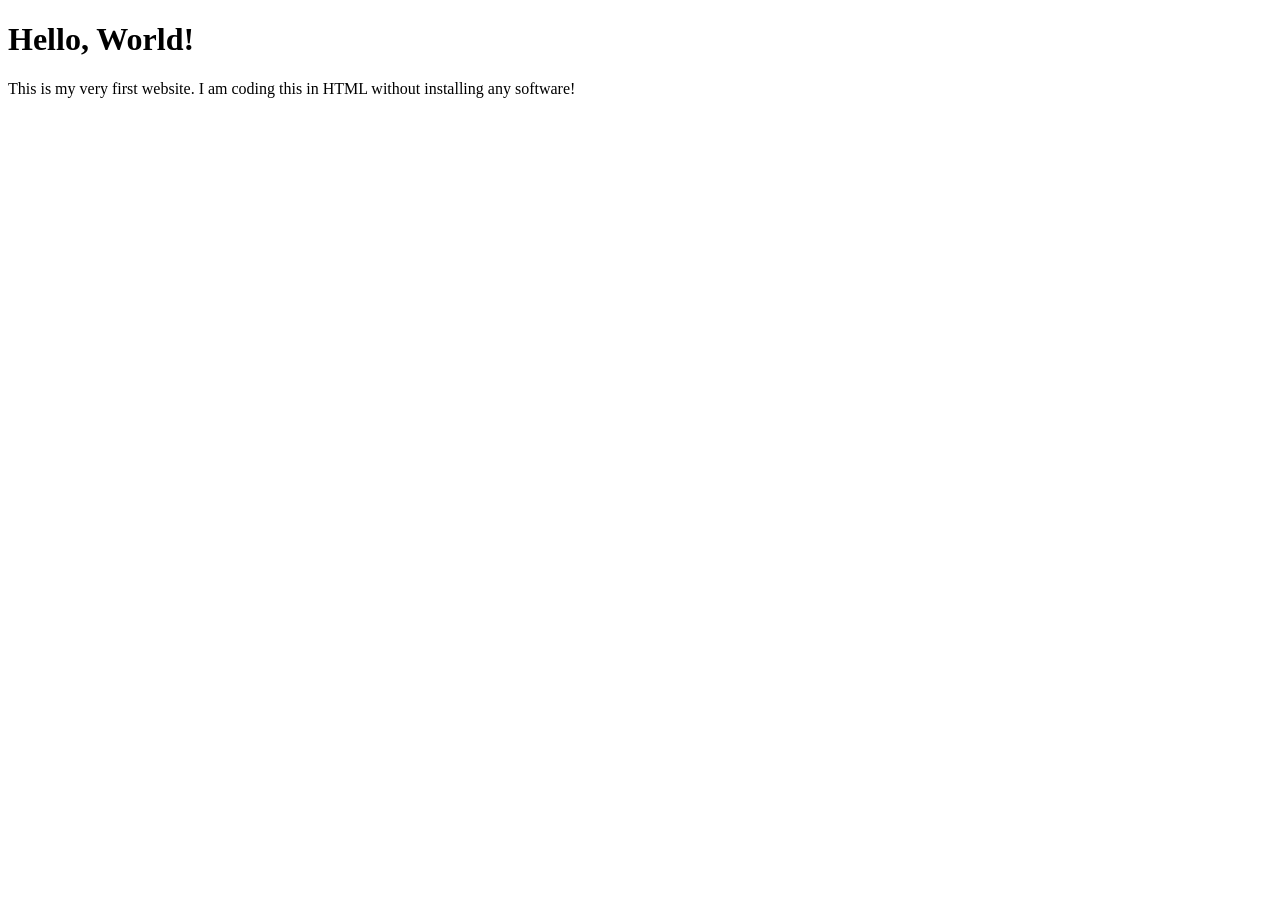
==== index.html @ 7ff2f83f "Create index.html" ====
<!DOCTYPE html>
<html lang="en">
<head>
    <meta charset="UTF-8">
    <meta name="viewport" content="width=device-width, initial-scale=1.0">
    <title>My First Website</title>
</head>
<body>
    <h1>Hello, World!</h1>
    <p>This is my very first website. I am coding this in HTML without installing any software!</p>
</body>
</html>
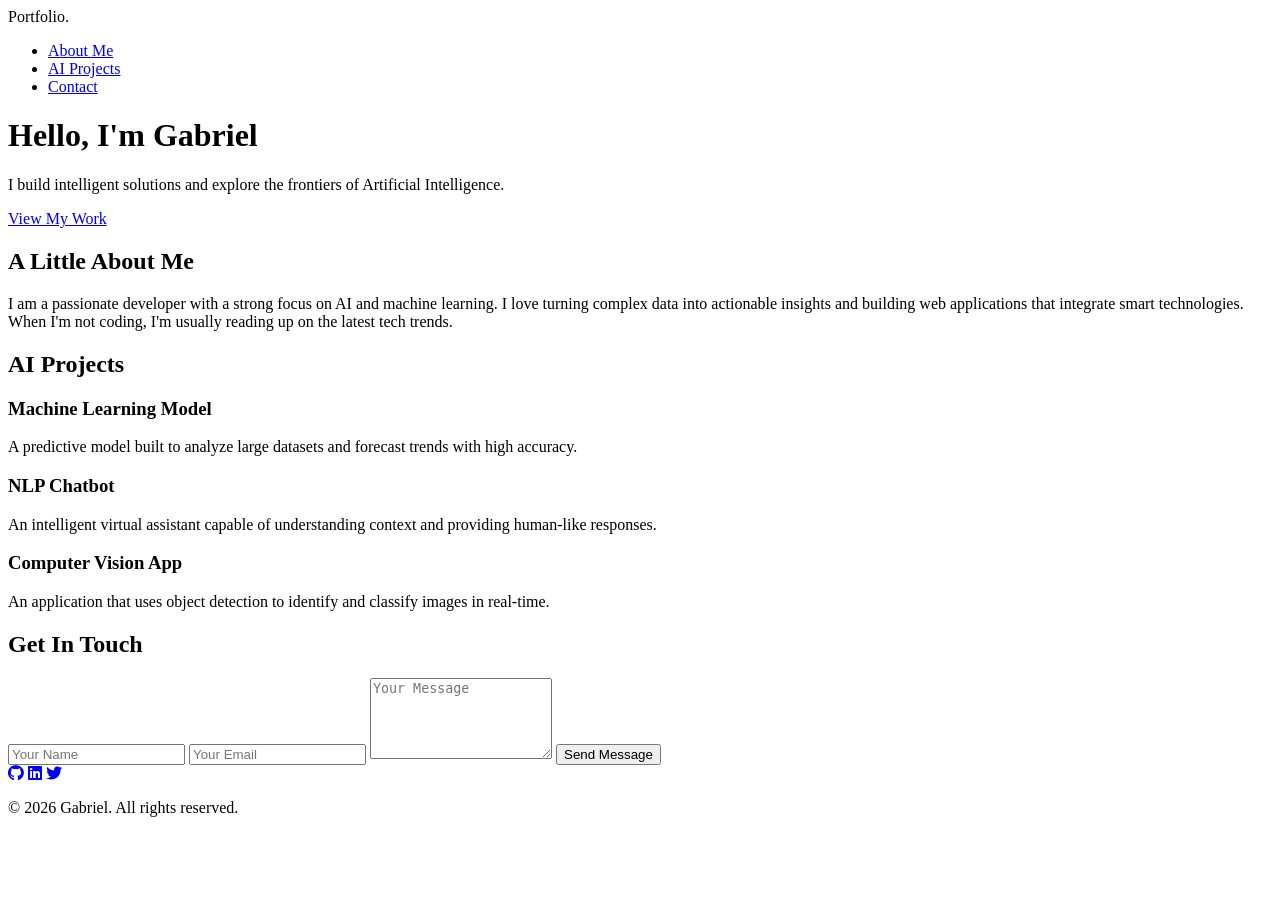
==== commit de59d650: "Update index.html" ====
--- a/index.html
+++ b/index.html
@@ -3,10 +3,68 @@
 <head>
     <meta charset="UTF-8">
     <meta name="viewport" content="width=device-width, initial-scale=1.0">
-    <title>My First Website</title>
+    <title>My AI Portfolio</title>
+    <link rel="stylesheet" href="style.css">
+    <link rel="stylesheet" href="https://cdnjs.cloudflare.com/ajax/libs/font-awesome/6.4.0/css/all.min.css">
 </head>
 <body>
-    <h1>Hello, World!</h1>
-    <p>This is my very first website. I am coding this in HTML without installing any software!</p>
+    <nav class="navbar">
+        <div class="logo">Portfolio.</div>
+        <ul class="nav-links">
+            <li><a href="#about">About Me</a></li>
+            <li><a href="#projects">AI Projects</a></li>
+            <li><a href="#contact">Contact</a></li>
+        </ul>
+    </nav>
+
+    <header class="hero section hidden">
+        <h1>Hello, I'm <span class="highlight">Gabriel</span></h1>
+        <p>I build intelligent solutions and explore the frontiers of Artificial Intelligence.</p>
+        <a href="#projects" class="btn">View My Work</a>
+    </header>
+
+    <section id="about" class="section hidden">
+        <h2>A Little About Me</h2>
+        <p>I am a passionate developer with a strong focus on AI and machine learning. I love turning complex data into actionable insights and building web applications that integrate smart technologies. When I'm not coding, I'm usually reading up on the latest tech trends.</p>
+    </section>
+
+    <section id="projects" class="section hidden">
+        <h2>AI Projects</h2>
+        <div class="project-grid">
+            <div class="card">
+                <h3>Machine Learning Model</h3>
+                <p>A predictive model built to analyze large datasets and forecast trends with high accuracy.</p>
+            </div>
+            <div class="card">
+                <h3>NLP Chatbot</h3>
+                <p>An intelligent virtual assistant capable of understanding context and providing human-like responses.</p>
+            </div>
+            <div class="card">
+                <h3>Computer Vision App</h3>
+                <p>An application that uses object detection to identify and classify images in real-time.</p>
+            </div>
+        </div>
+    </section>
+
+    <section id="contact" class="section hidden">
+        <h2>Get In Touch</h2>
+        <form id="contact-form">
+            <input type="text" id="name" placeholder="Your Name" required>
+            <input type="email" id="email" placeholder="Your Email" required>
+            <textarea id="message" rows="5" placeholder="Your Message" required></textarea>
+            <button type="submit" class="btn">Send Message</button>
+        </form>
+    </section>
+
+    <footer>
+        <div class="social-links">
+            <a href="#"><i class="fab fa-github"></i></a>
+            <a href="#"><i class="fab fa-linkedin"></i></a>
+            <a href="#"><i class="fab fa-twitter"></i></a>
+        </div>
+        <p>&copy; 2026 Gabriel. All rights reserved.</p>
+    </footer>
+
+    <script src="script.js"></script>
 </body>
 </html>
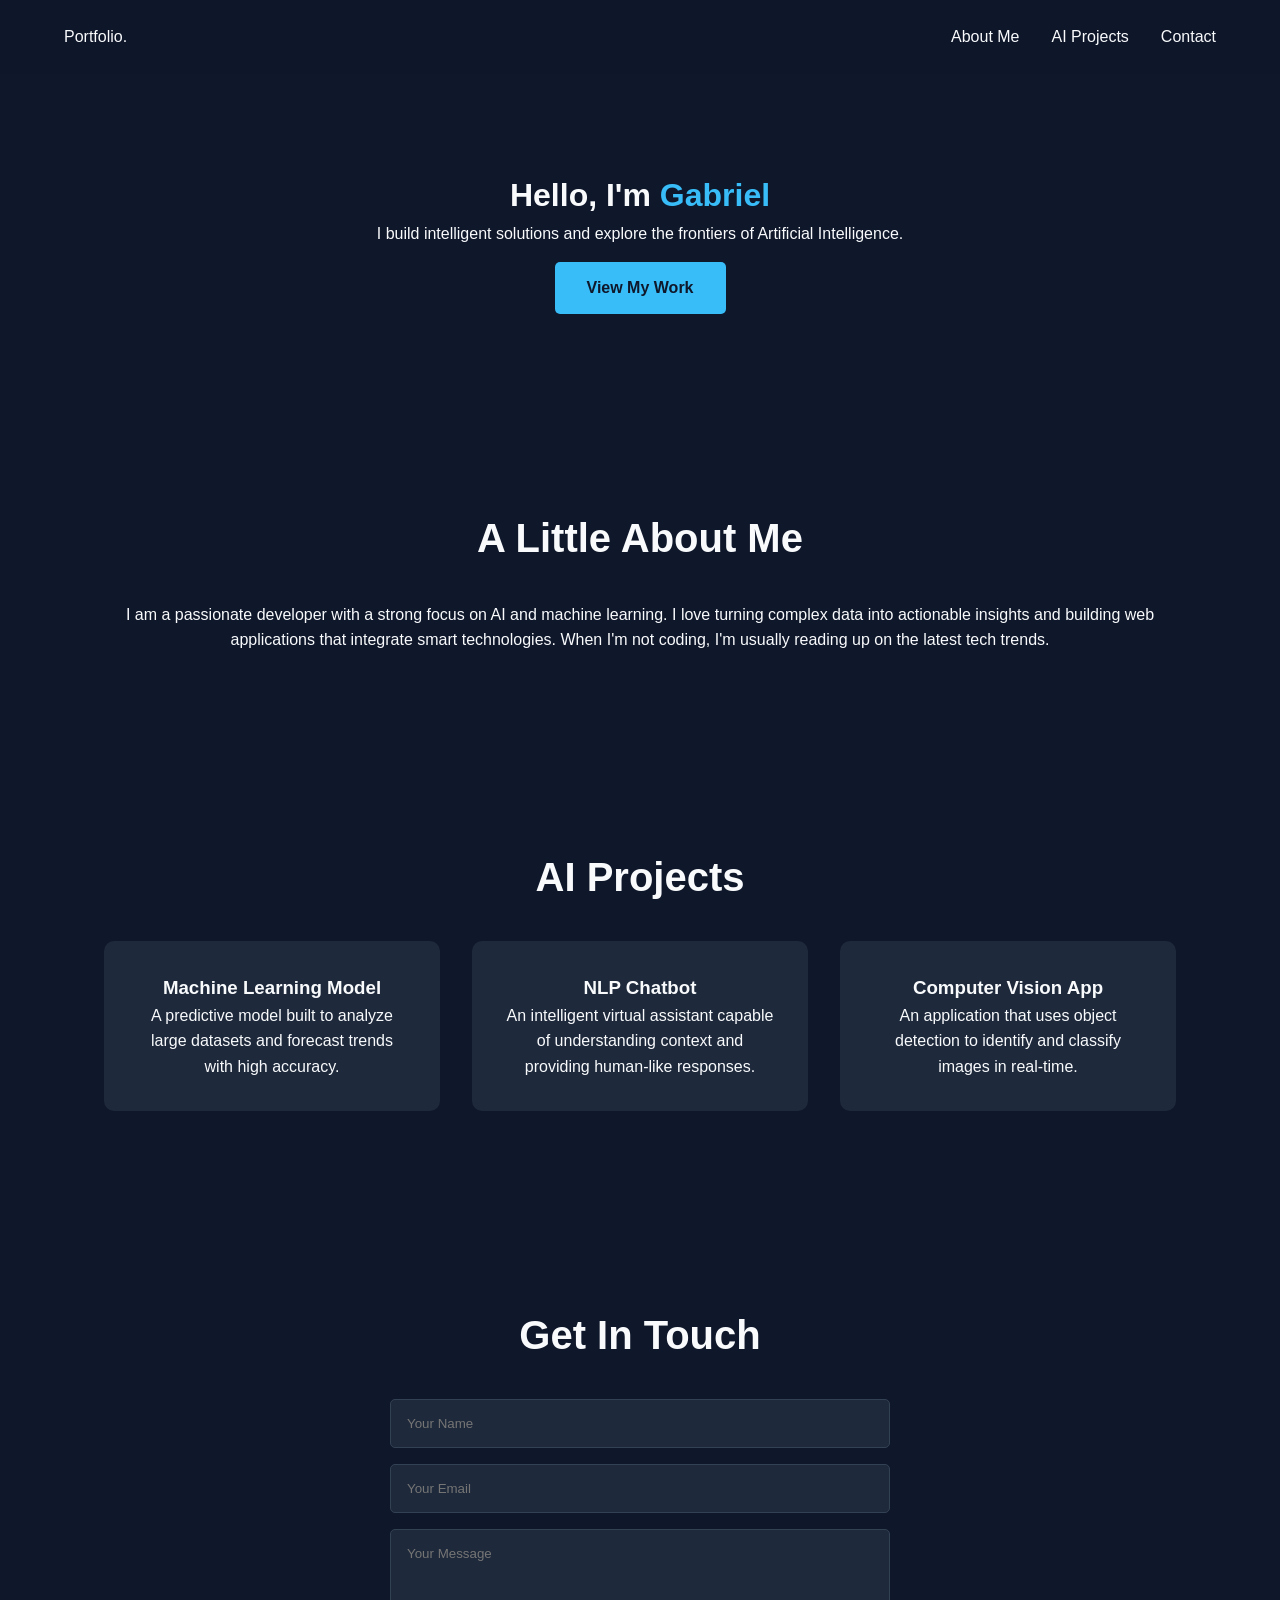
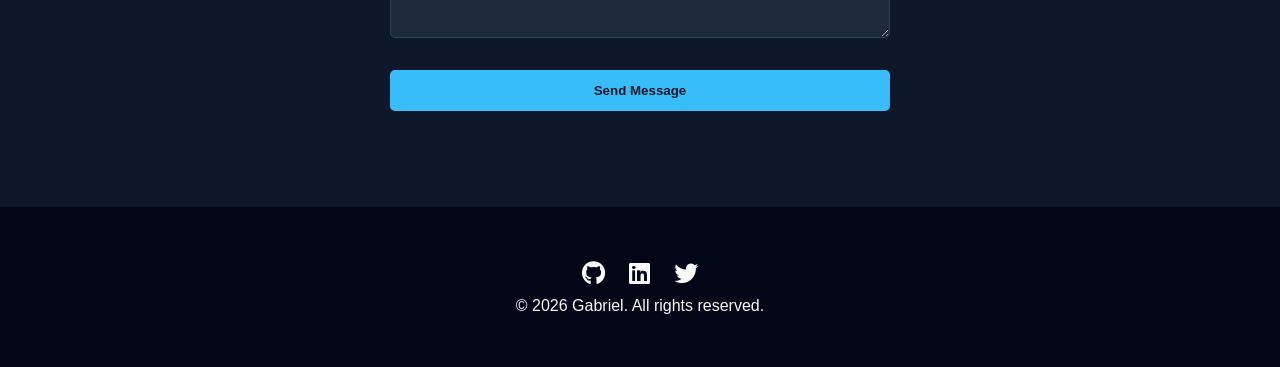
==== commit bc81c67c: "Update index.html" ====
--- a/index.html
+++ b/index.html
@@ -48,10 +48,10 @@
 
     <section id="contact" class="section hidden">
         <h2>Get In Touch</h2>
-        <form id="contact-form">
-            <input type="text" id="name" placeholder="Your Name" required>
-            <input type="email" id="email" placeholder="Your Email" required>
-            <textarea id="message" rows="5" placeholder="Your Message" required></textarea>
+        <form id="contact-form" action="https://formspree.io/f/xjgzqnbp" method="POST">
+            <input type="text" id="name" name="name" placeholder="Your Name" required>
+            <input type="email" id="email" name="email" placeholder="Your Email" required>
+            <textarea id="message" name="message" rows="5" placeholder="Your Message" required></textarea>
             <button type="submit" class="btn">Send Message</button>
         </form>
     </section>
--- a/style.css
+++ b/style.css
@@ -0,0 +1,148 @@
+/* Base Styles & Variables */
+:root {
+    --bg-color: #0f172a;
+    --text-color: #f8fafc;
+    --primary-color: #38bdf8;
+    --card-bg: #1e293b;
+}
+
+* {
+    margin: 0;
+    padding: 0;
+    box-sizing: border-box;
+    font-family: 'Segoe UI', Tahoma, Geneva, Verdana, sans-serif;
+}
+
+body {
+    background-color: var(--bg-color);
+    color: var(--text-color);
+    line-height: 1.6;
+}
+
+/* Navigation */
+.navbar {
+    display: flex;
+    justify-content: space-between;
+    padding: 1.5rem 5%;
+    background-color: rgba(15, 23, 42, 0.9);
+    position: sticky;
+    top: 0;
+    z-index: 100;
+}
+
+.nav-links {
+    list-style: none;
+    display: flex;
+    gap: 2rem;
+}
+
+.nav-links a {
+    color: var(--text-color);
+    text-decoration: none;
+    transition: color 0.3s ease;
+}
+
+.nav-links a:hover {
+    color: var(--primary-color);
+}
+
+/* Sections & Typography */
+.section {
+    padding: 6rem 5%;
+    max-width: 1200px;
+    margin: 0 auto;
+    text-align: center;
+}
+
+.highlight {
+    color: var(--primary-color);
+}
+
+h2 {
+    font-size: 2.5rem;
+    margin-bottom: 2rem;
+}
+
+.btn {
+    display: inline-block;
+    padding: 0.8rem 2rem;
+    background-color: var(--primary-color);
+    color: var(--bg-color);
+    text-decoration: none;
+    border-radius: 5px;
+    font-weight: bold;
+    border: none;
+    cursor: pointer;
+    transition: transform 0.2s ease, opacity 0.2s ease;
+    margin-top: 1rem;
+}
+
+.btn:hover {
+    transform: translateY(-3px);
+    opacity: 0.9;
+}
+
+/* Project Grid */
+.project-grid {
+    display: grid;
+    grid-template-columns: repeat(auto-fit, minmax(300px, 1fr));
+    gap: 2rem;
+}
+
+.card {
+    background-color: var(--card-bg);
+    padding: 2rem;
+    border-radius: 10px;
+    transition: transform 0.3s ease;
+}
+
+.card:hover {
+    transform: translateY(-10px);
+}
+
+/* Contact Form */
+form {
+    display: flex;
+    flex-direction: column;
+    gap: 1rem;
+    max-width: 500px;
+    margin: 0 auto;
+}
+
+input, textarea {
+    padding: 1rem;
+    border-radius: 5px;
+    border: 1px solid #334155;
+    background-color: var(--card-bg);
+    color: var(--text-color);
+}
+
+/* Footer & Socials */
+footer {
+    text-align: center;
+    padding: 3rem;
+    background-color: #020617;
+}
+
+.social-links a {
+    color: var(--text-color);
+    font-size: 1.5rem;
+    margin: 0 10px;
+    transition: color 0.3s ease;
+}
+
+.social-links a:hover {
+    color: var(--primary-color);
+}
+
+/* Animation Classes */
+.hidden {
+    opacity: 0;
+    transform: translateY(30px);
+    transition: opacity 0.8s ease-out, transform 0.8s ease-out;
+}
+
+.show {
+    opacity: 1;
+    transform: translateY(0);
+}
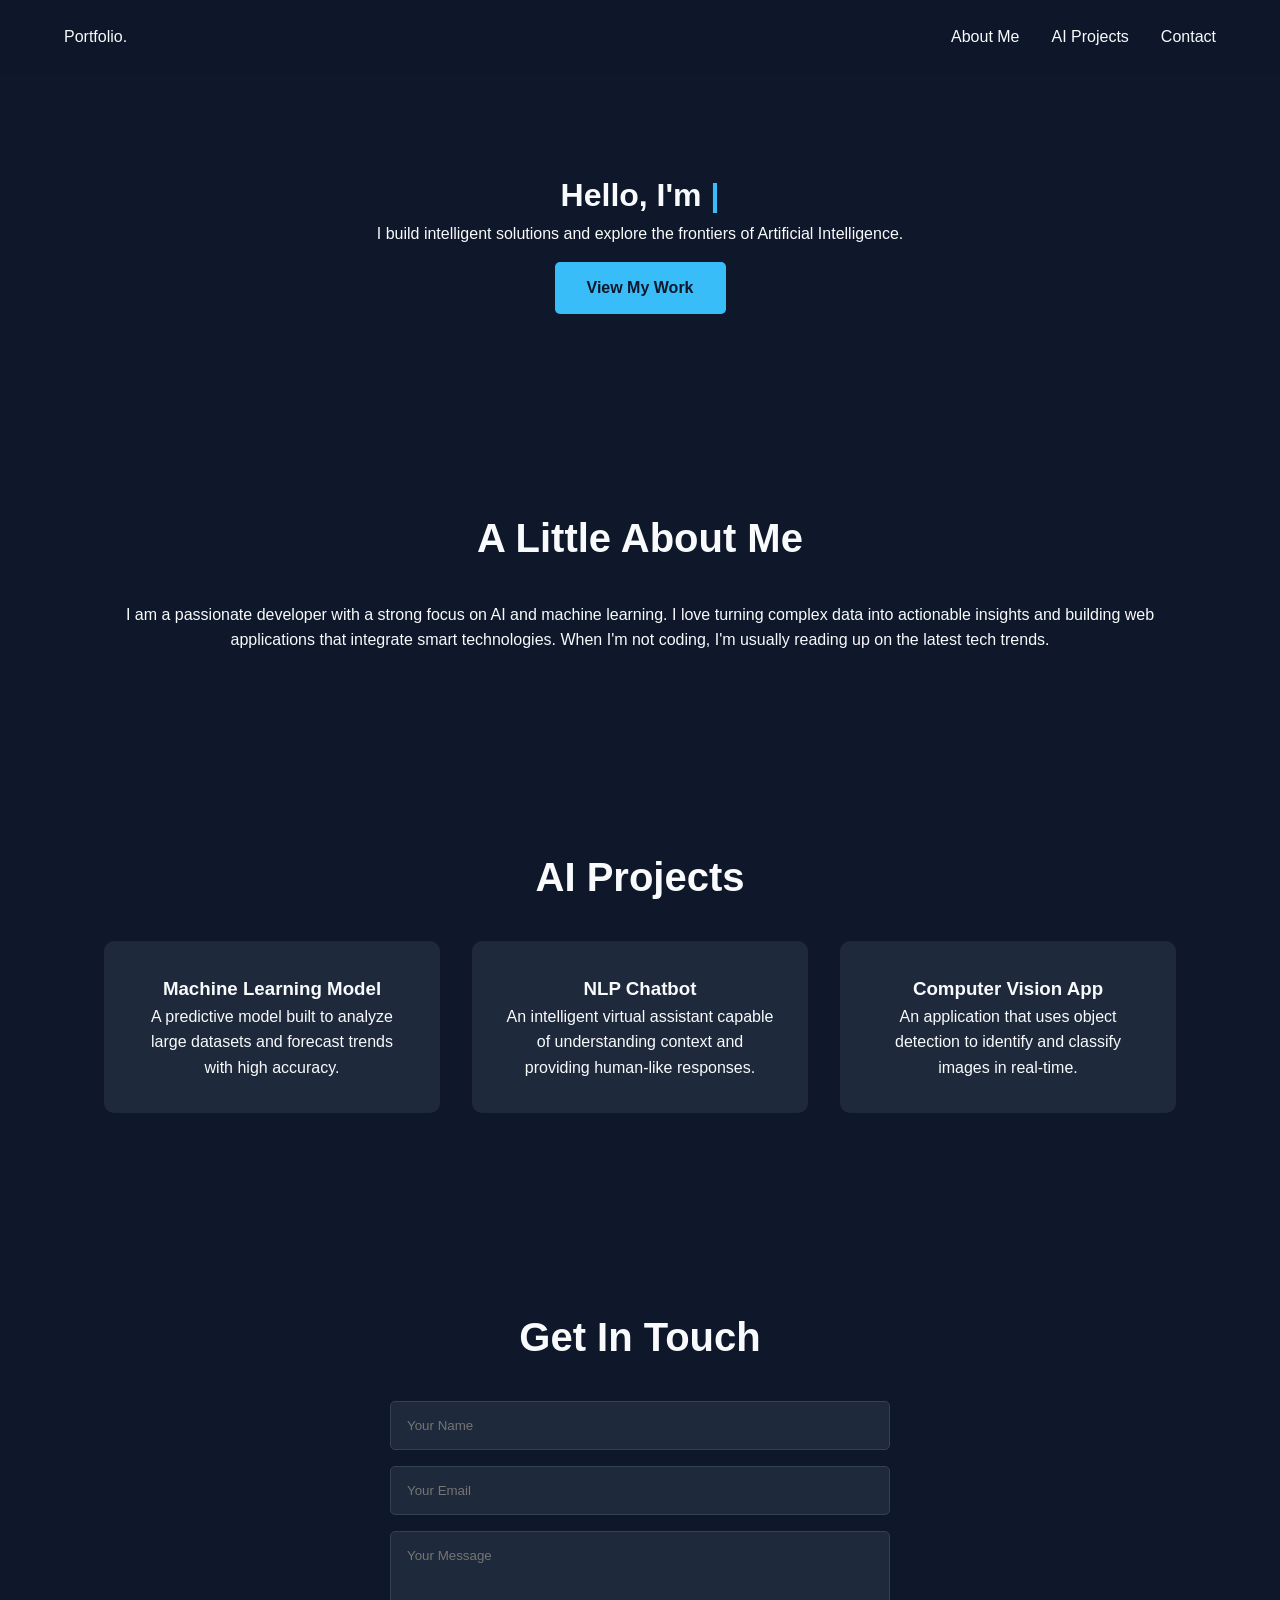
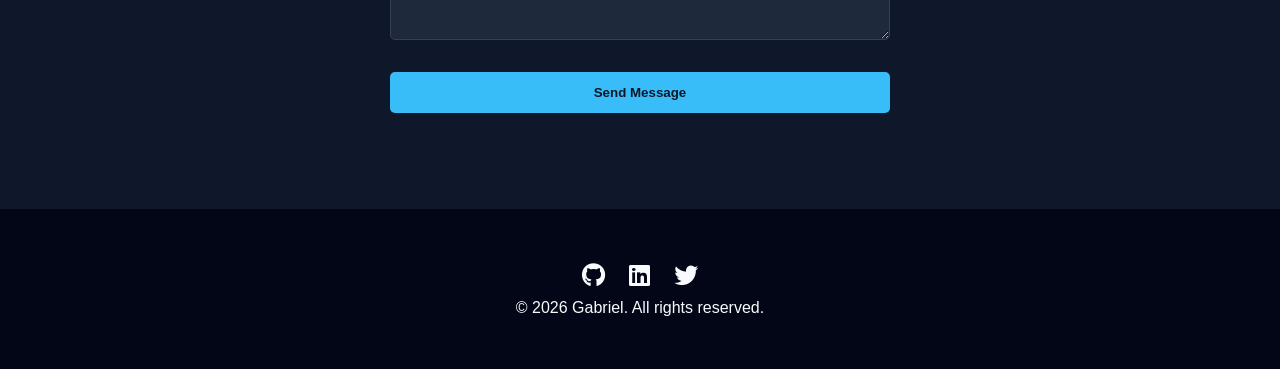
==== commit 50a4d6a6: "Update index.html" ====
--- a/index.html
+++ b/index.html
@@ -4,6 +4,7 @@
     <meta charset="UTF-8">
     <meta name="viewport" content="width=device-width, initial-scale=1.0">
     <title>My AI Portfolio</title>
+    <link rel="icon" type="image/png" href="Gemini_Generated_Image_c4eiz5c4eiz5c4ei.png">
     <link rel="stylesheet" href="style.css">
     <link rel="stylesheet" href="https://cdnjs.cloudflare.com/ajax/libs/font-awesome/6.4.0/css/all.min.css">
 </head>
@@ -18,7 +19,7 @@
     </nav>
 
     <header class="hero section hidden">
-        <h1>Hello, I'm <span class="highlight">Gabriel</span></h1>
+        <h1>Hello, I'm <span class="highlight" id="typewriter"></span><span class="cursor">|</span></h1>
         <p>I build intelligent solutions and explore the frontiers of Artificial Intelligence.</p>
         <a href="#projects" class="btn">View My Work</a>
     </header>
--- a/style.css
+++ b/style.css
@@ -89,15 +89,30 @@
     gap: 2rem;
 }
 
+/* Typewriter Cursor */
+.cursor {
+    color: var(--primary-color);
+    animation: blink 1s step-end infinite;
+}
+
+@keyframes blink {
+    0%, 100% { opacity: 1; }
+    50% { opacity: 0; }
+}
+
+/* Upgraded Card Hover */
 .card {
     background-color: var(--card-bg);
     padding: 2rem;
     border-radius: 10px;
-    transition: transform 0.3s ease;
+    border: 1px solid transparent;
+    transition: transform 0.3s ease, box-shadow 0.3s ease, border 0.3s ease;
 }
 
 .card:hover {
     transform: translateY(-10px);
+    box-shadow: 0 10px 25px rgba(56, 189, 248, 0.25); /* Adds a soft blue glow */
+    border: 1px solid var(--primary-color);
 }
 
 /* Contact Form */
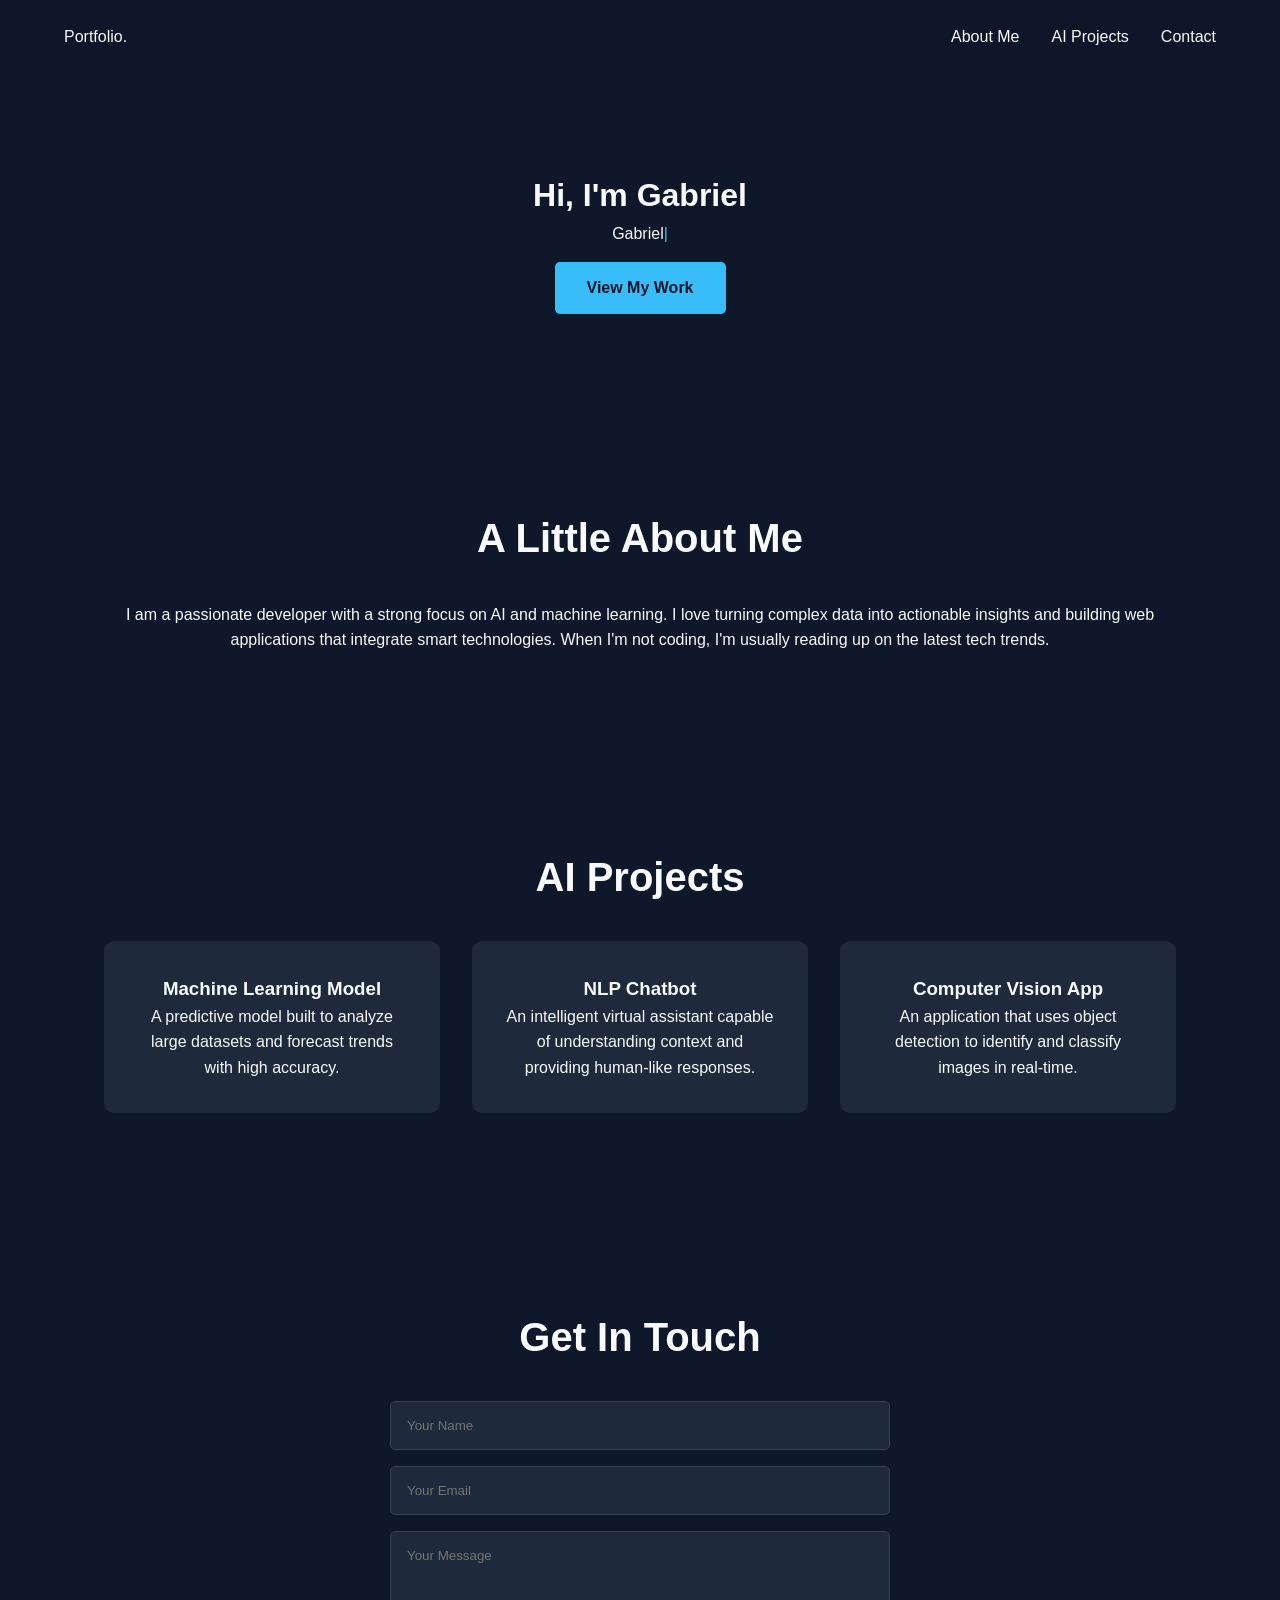
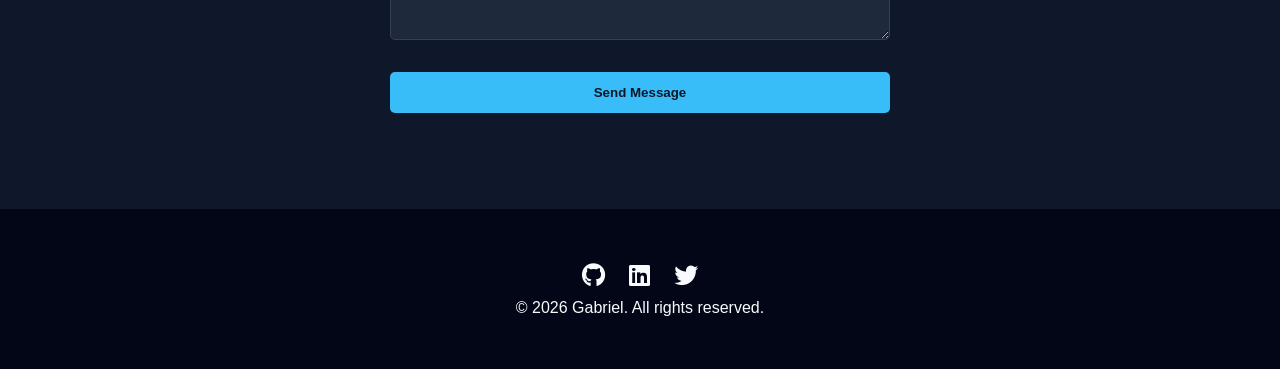
==== commit a276d449: "Update index.html" ====
--- a/index.html
+++ b/index.html
@@ -19,8 +19,10 @@
     </nav>
 
     <header class="hero section hidden">
-        <h1>Hello, I'm <span class="highlight" id="typewriter"></span><span class="cursor">|</span></h1>
-        <p>I build intelligent solutions and explore the frontiers of Artificial Intelligence.</p>
+        <h1>Hi, I'm <span class="gradient-fade">Gabriel</span></h1>
+        <p class="mt-4 max-w-xl text-lg text-neutral-300">
+            <span id="typewriter"></span><span class="cursor">|</span>
+        </p>
         <a href="#projects" class="btn">View My Work</a>
     </header>
 
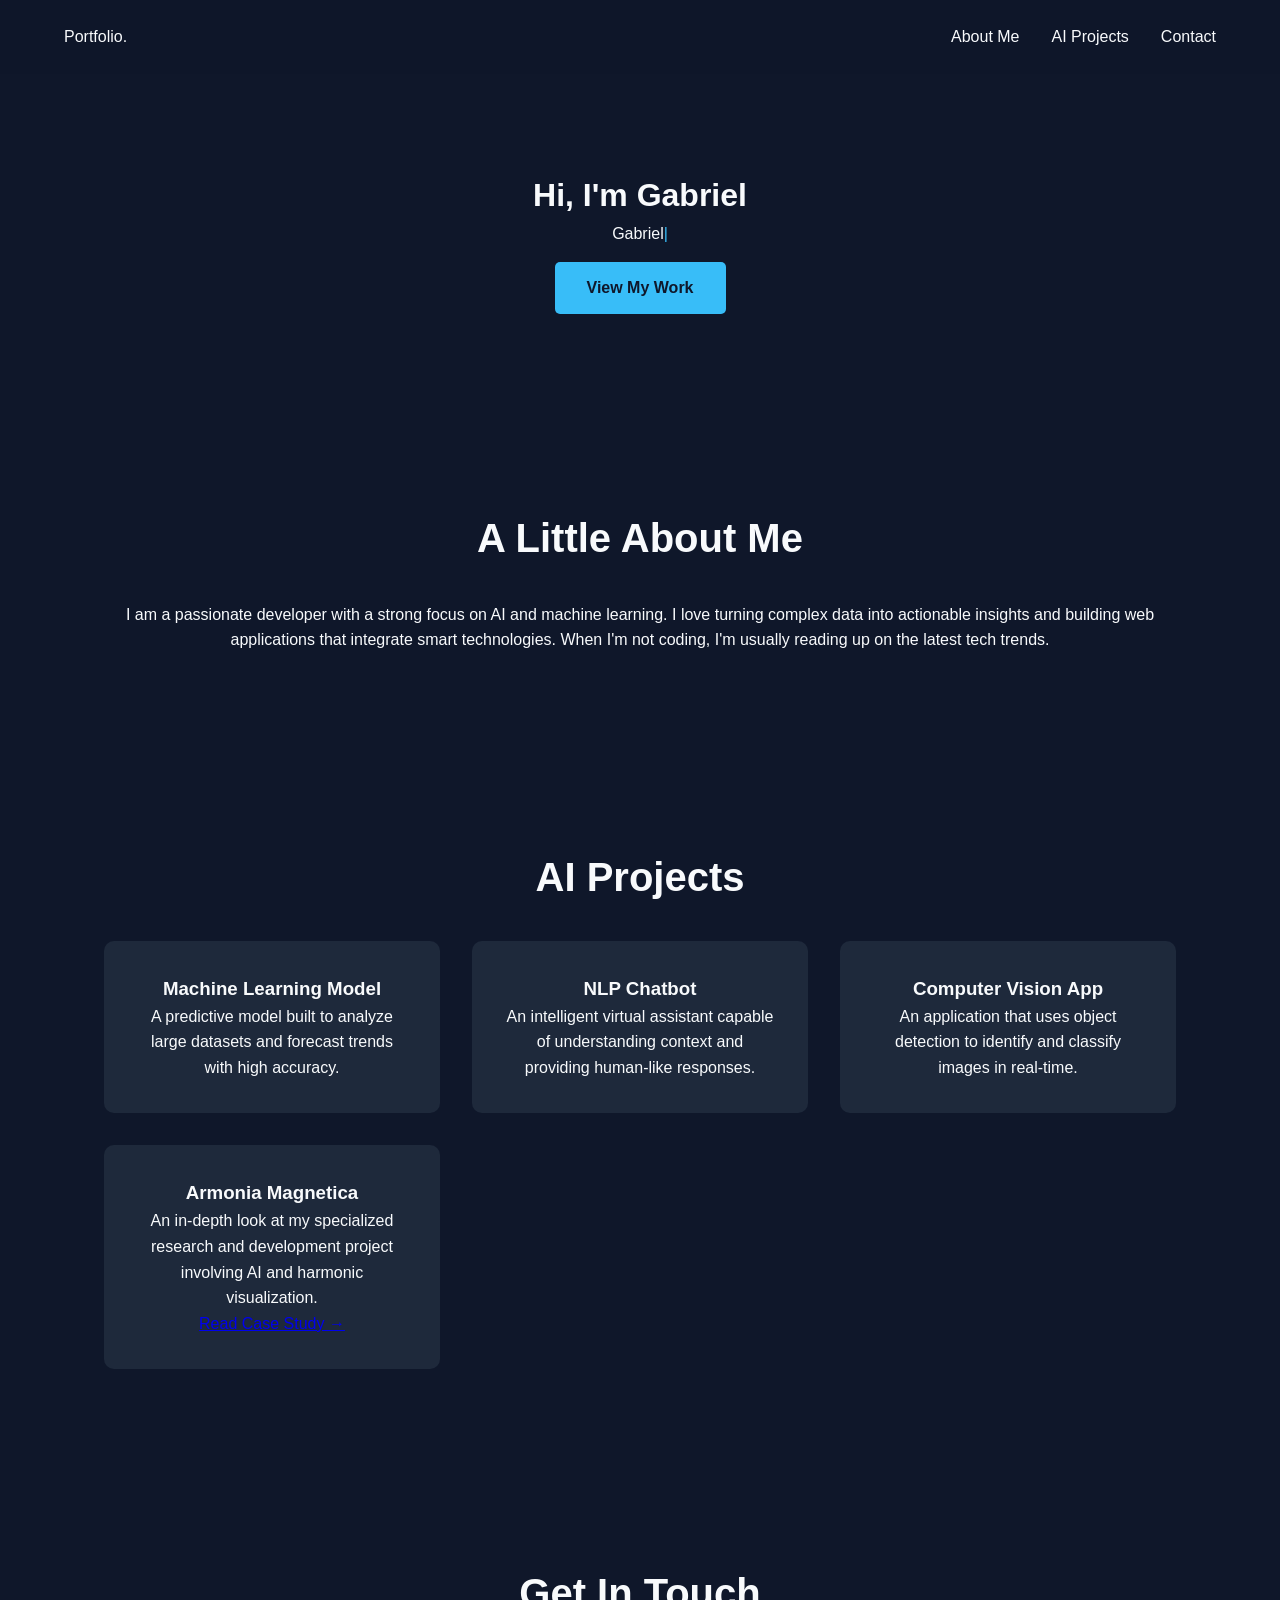
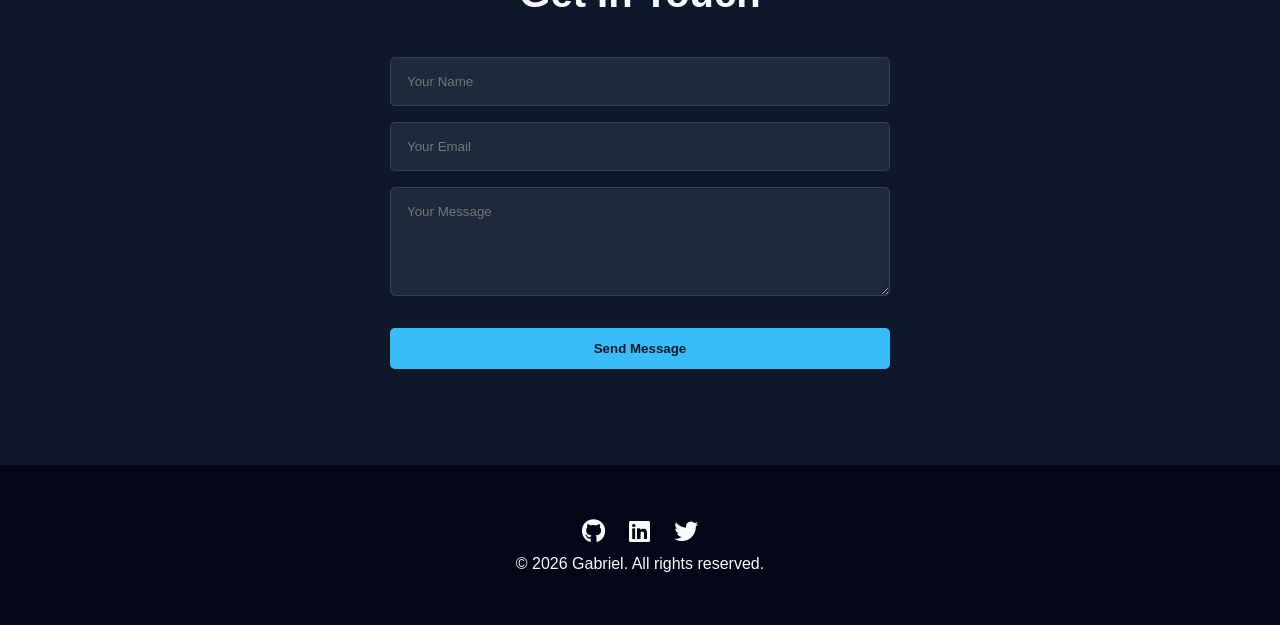
==== commit 19aba93e: "Update index.html" ====
--- a/index.html
+++ b/index.html
@@ -46,6 +46,11 @@
                 <h3>Computer Vision App</h3>
                 <p>An application that uses object detection to identify and classify images in real-time.</p>
             </div>
+            <div class="card">
+                <h3>Armonia Magnetica</h3>
+                <p>An in-depth look at my specialized research and development project involving AI and harmonic visualization.</p>
+                <a href="armonia.html" class="btn-small">Read Case Study &rarr;</a>
+            </div>
         </div>
     </section>
 
